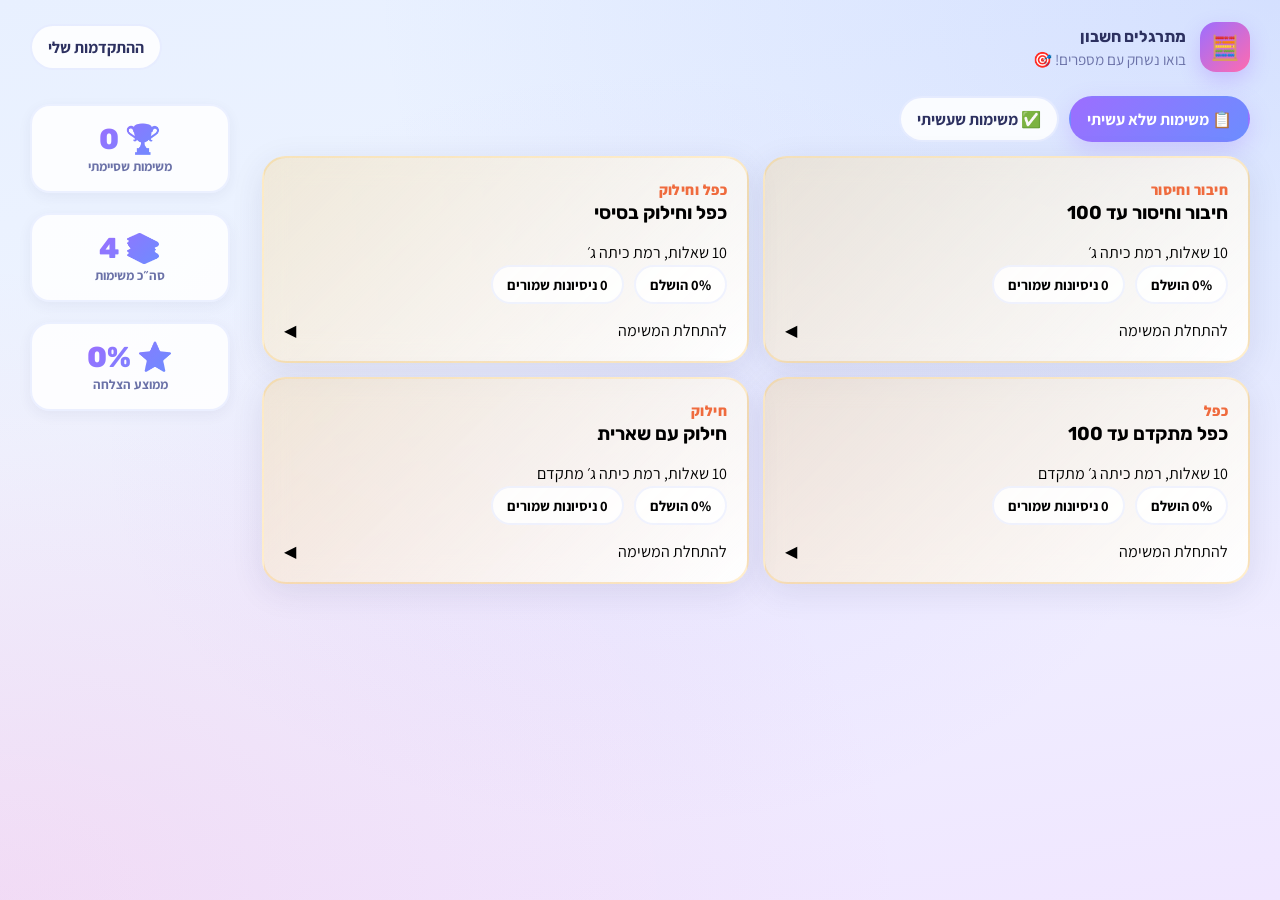
==== docs/index.html @ 85c78d26 "public -> docs" ====
<!DOCTYPE html>
<html lang="he" dir="rtl">
<head>
  <meta charset="UTF-8">
  <meta name="viewport" content="width=device-width, initial-scale=1.0">
  <title>מתרגלים חשבון</title>
  <meta name="description" content="אתר תרגול חשבון מקומי בעברית מלאה עם RTL תקין, משימות, סטטיסטיקות ומעקב התקדמות.">
  <link rel="preconnect" href="https://fonts.googleapis.com">
  <link rel="preconnect" href="https://fonts.gstatic.com" crossorigin>
  <link href="https://fonts.googleapis.com/css2?family=Assistant:wght@400;600;700;800&family=Rubik:wght@500;700;800&display=swap" rel="stylesheet">
  <link rel="stylesheet" href="styles.css">
</head>
<body>
  <div class="app-shell">
    <header class="site-header">
      <button class="brand-button" id="homeShortcut" type="button">
        <span class="brand-mark">🧮</span>
        <span>
          <strong>מתרגלים חשבון</strong>
          <small>בואו נשחק עם מספרים! 🎯</small>
        </span>
      </button>

      <nav class="header-actions" aria-label="ניווט ראשי">
        <button type="button" class="ghost-button" id="progressShortcut">ההתקדמות שלי</button>
      </nav>
    </header>

    <main id="app" aria-live="polite"></main>
  </div>

  <script src="quiz-data.js"></script>
  <script src="app.js"></script>
</body>
</html>
---- docs/styles.css ----
:root {
  --bg: #eef4ff;
  --surface: rgba(255, 255, 255, 0.92);
  --surface-strong: #ffffff;
  --text: #2d3160;
  --muted: #6b72a8;
  --line: rgba(45, 49, 96, 0.1);
  --orange: #ff8d4d;
  --orange-deep: #ef6b3e;
  --gold: #ffc857;
  --sky: #6c8dff;
  --teal: #2fb59f;
  --red: #ef6b6b;
  --green: #32b56a;
  --purple: #9c6eff;
  --pink: #ff6baf;
  --shadow: 0 8px 32px rgba(45, 49, 96, 0.10);
  --shadow-lg: 0 18px 48px rgba(45, 49, 96, 0.14);
  --radius-xl: 28px;
  --radius-lg: 22px;
  --radius-md: 16px;
}

@keyframes pop-in {
  from { transform: scale(0.92); opacity: 0; }
  to { transform: scale(1); opacity: 1; }
}

@keyframes wiggle {
  0%, 100% { transform: rotate(0deg); }
  25% { transform: rotate(-3deg); }
  75% { transform: rotate(3deg); }
}

@keyframes float {
  0%, 100% { transform: translateY(0); }
  50% { transform: translateY(-6px); }
}

@keyframes confetti-pop {
  0% { transform: scale(0.5); opacity: 0; }
  60% { transform: scale(1.15); }
  100% { transform: scale(1); opacity: 1; }
}

* {
  box-sizing: border-box;
}

html {
  scroll-behavior: smooth;
}

body {
  margin: 0;
  min-height: 100vh;
  font-family: "Assistant", "Segoe UI", sans-serif;
  color: var(--text);
  background:
    radial-gradient(ellipse at top right, rgba(108, 141, 255, 0.18), transparent 50%),
    radial-gradient(ellipse at bottom left, rgba(255, 107, 175, 0.12), transparent 50%),
    radial-gradient(ellipse at center, rgba(156, 110, 255, 0.08), transparent 60%),
    linear-gradient(170deg, #e8f0ff 0%, var(--bg) 40%, #f0e6ff 100%);
  background-attachment: fixed;
}

button,
input {
  font: inherit;
}

button {
  cursor: pointer;
}

.app-shell {
  width: min(1220px, calc(100% - 28px));
  margin-inline: auto;
  padding: 22px 0 38px;
}

.site-header {
  display: flex;
  align-items: center;
  justify-content: space-between;
  gap: 18px;
  margin-bottom: 24px;
}

.brand-button {
  display: inline-flex;
  align-items: center;
  gap: 14px;
  border: 0;
  padding: 0;
  color: inherit;
  background: transparent;
  text-align: right;
}

.brand-button strong,
.hero-title,
.section-title,
.panel-title,
.question-title,
.summary-score {
  font-family: "Rubik", sans-serif;
}

.brand-button small {
  display: block;
  margin-top: 2px;
  color: var(--muted);
  font-size: 0.95rem;
}

.brand-mark {
  display: grid;
  place-items: center;
  width: 50px;
  height: 50px;
  border-radius: 16px;
  color: #fff;
  font-size: 1.5rem;
  font-weight: 800;
  background: linear-gradient(135deg, var(--purple), var(--pink));
  box-shadow: 0 8px 20px rgba(156, 110, 255, 0.3);
  animation: float 3s ease-in-out infinite;
}

.header-actions {
  display: flex;
  flex-wrap: wrap;
  gap: 10px;
}

.ghost-button,
.primary-button,
.secondary-button,
.danger-button,
.tab-button,
.question-jump,
.task-card,
.resume-card {
  transition: transform 0.18s ease, box-shadow 0.18s ease, border-color 0.18s ease;
}

.ghost-button,
.secondary-button,
.tab-button,
.question-jump {
  min-height: 46px;
  padding: 10px 16px;
  border-radius: 999px;
  border: 2px solid rgba(108, 141, 255, 0.15);
  color: var(--text);
  background: rgba(255, 255, 255, 0.85);
  font-weight: 700;
}

.primary-button,
.danger-button {
  min-height: 50px;
  padding: 12px 22px;
  border: 0;
  border-radius: 999px;
  color: #fff;
  font-weight: 800;
  font-size: 1.05rem;
  letter-spacing: 0.01em;
}

.primary-button {
  background: linear-gradient(135deg, #6c8dff, var(--purple));
  box-shadow: 0 8px 24px rgba(108, 141, 255, 0.35);
}

.secondary-button {
  min-height: 50px;
  padding: 12px 22px;
  border-radius: 999px;
  font-weight: 700;
}

.danger-button {
  background: linear-gradient(135deg, #f05b5b, #d74141);
  box-shadow: 0 8px 22px rgba(215, 65, 65, 0.22);
}

.ghost-button:hover,
.primary-button:hover,
.secondary-button:hover,
.danger-button:hover,
.tab-button:hover,
.question-jump:hover,
.task-card:hover,
.resume-card:hover {
  transform: translateY(-3px) scale(1.02);
}

.primary-button:hover {
  box-shadow: 0 12px 30px rgba(108, 141, 255, 0.45);
}

.primary-button:active,
.secondary-button:active,
.ghost-button:active,
.task-card:active {
  transform: translateY(0) scale(0.98);
}

.view {
  display: none;
}

.view.active {
  display: block;
}

.hero-grid,
.home-grid,
.task-layout,
.summary-layout,
.settings-layout {
  display: grid;
  gap: 18px;
}

.hero-grid,
.summary-layout,
.settings-layout {
  grid-template-columns: 1.1fr 0.9fr;
}

.home-grid {
  grid-template-columns: 1.05fr 0.95fr;
  margin-top: 18px;
}

.home-layout {
  display: grid;
  grid-template-columns: 1fr 200px;
  gap: 32px;
  align-items: start;
}

.home-main {
  min-width: 0;
}

.home-sidebar {
  display: flex;
  flex-direction: column;
  gap: 20px;
  padding-top: 8px;
}

.sidebar-stat {
  display: flex;
  flex-direction: column;
  align-items: center;
  text-align: center;
  padding: 16px 12px;
  border-radius: 20px;
  background: rgba(255, 255, 255, 0.85);
  border: 2px solid rgba(108, 141, 255, 0.12);
  box-shadow: 0 4px 14px rgba(45, 49, 96, 0.06);
}

.sidebar-stat-value {
  font-size: 1.8rem;
  font-weight: 800;
  font-family: "Rubik", sans-serif;
  background: linear-gradient(135deg, var(--purple), var(--sky));
  -webkit-background-clip: text;
  -webkit-text-fill-color: transparent;
  background-clip: text;
}

.sidebar-stat-label {
  font-size: 0.82rem;
  font-weight: 700;
  color: var(--muted);
  margin-top: 2px;
}

.resume-banner {
  display: flex;
  align-items: center;
  justify-content: space-between;
  width: 100%;
  padding: 16px 22px;
  margin-bottom: 18px;
  border-radius: 18px;
  border: 2px dashed rgba(108, 141, 255, 0.35);
  background: linear-gradient(135deg, rgba(108, 141, 255, 0.08), rgba(156, 110, 255, 0.06));
  cursor: pointer;
  font: inherit;
  text-align: start;
  animation: pop-in 0.4s ease;
}

.resume-banner:hover {
  border-style: solid;
  border-color: var(--sky);
  background: linear-gradient(135deg, rgba(108, 141, 255, 0.12), rgba(156, 110, 255, 0.08));
  transform: translateY(-2px);
}

.resume-banner-text {
  display: flex;
  flex-direction: column;
  gap: 4px;
}

.resume-banner-text strong {
  font-size: 1rem;
  color: var(--ink);
}

.resume-banner-text span {
  font-size: 0.85rem;
  color: var(--muted);
}

.resume-banner-action {
  font-weight: 700;
  color: var(--sky);
  white-space: nowrap;
}

.panel,
.hero-panel,
.task-card,
.resume-card,
.question-panel,
.question-sidebar,
.result-card,
.settings-card,
.stats-card {
  background: var(--surface);
  border: 2px solid rgba(108, 141, 255, 0.1);
  box-shadow: var(--shadow);
  backdrop-filter: blur(12px);
}

.hero-panel,
.panel,
.question-panel,
.question-sidebar,
.result-card,
.settings-card,
.stats-card {
  border-radius: var(--radius-xl);
}

.hero-panel,
.panel,
.question-panel,
.question-sidebar,
.result-card,
.settings-card,
.stats-card {
  padding: 24px;
}

.hero-copy {
  padding: 16px 0;
}

.eyebrow {
  margin: 0 0 10px;
  color: var(--orange-deep);
  font-size: 0.92rem;
  font-weight: 800;
  letter-spacing: 0.03em;
}

.hero-title {
  margin: 0;
  font-size: clamp(2.3rem, 6vw, 4.5rem);
  line-height: 1.05;
}

.hero-text,
.panel-copy,
.meta-copy,
.feedback-text,
.status-note,
.stat-label,
.empty-state {
  color: var(--muted);
}

.hero-text,
.panel-copy,
.feedback-text {
  font-size: 1.08rem;
  line-height: 1.7;
}

.hero-actions,
.result-actions,
.settings-actions,
.question-actions,
.top-row {
  display: flex;
  flex-wrap: wrap;
  gap: 12px;
}

.question-actions {
  margin-top: 24px;
}

.hero-badges,
.task-meta,
.summary-pills {
  display: flex;
  flex-wrap: wrap;
  gap: 10px;
}

.hero-badge,
.meta-pill,
.summary-pill {
  display: inline-flex;
  align-items: center;
  min-height: 38px;
  padding: 8px 14px;
  border-radius: 999px;
  background: rgba(255, 255, 255, 0.85);
  border: 2px solid rgba(108, 141, 255, 0.1);
  font-weight: 700;
  font-size: 0.9rem;
}

.board-stack {
  display: grid;
  gap: 14px;
}

.hero-board-primary,
.hero-board-secondary {
  border-radius: 26px;
  padding: 18px;
  background: #fff;
  border: 1px solid var(--line);
}

.hero-board-primary {
  background: linear-gradient(180deg, rgba(255, 200, 87, 0.24), #fffefb);
}

.board-progress {
  height: 12px;
  overflow: hidden;
  border-radius: 999px;
  background: rgba(29, 36, 64, 0.08);
}

.board-progress span,
.mini-progress span,
.attempt-progress span {
  display: block;
  height: 100%;
  border-radius: inherit;
  background: linear-gradient(90deg, var(--purple), var(--sky), var(--teal));
}

.summary-grid,
.stats-grid,
.tasks-grid,
.results-grid,
.settings-grid {
  display: grid;
  gap: 14px;
}

.summary-grid,
.stats-grid,
.results-grid,
.settings-grid {
  grid-template-columns: repeat(3, minmax(0, 1fr));
}

.tasks-grid {
  grid-template-columns: repeat(2, minmax(0, 1fr));
}

.stats-card strong,
.result-number,
.summary-score {
  display: block;
  font-size: 2rem;
}

.tabs-row {
  display: flex;
  gap: 10px;
  flex-wrap: wrap;
  margin-bottom: 14px;
}

.tab-button.active {
  color: #fff;
  border-color: transparent;
  background: linear-gradient(135deg, var(--purple), var(--sky));
  box-shadow: 0 8px 22px rgba(156, 110, 255, 0.25);
}

.task-card,
.resume-card {
  border: 0;
  padding: 20px;
  border-radius: 24px;
  text-align: right;
  animation: pop-in 0.3s ease;
}

.task-card.pending {
  background: linear-gradient(135deg, rgba(255, 200, 87, 0.22), rgba(255, 255, 255, 0.96));
  border: 2px solid rgba(255, 200, 87, 0.3);
}

.task-card.done {
  background: linear-gradient(135deg, rgba(50, 181, 106, 0.15), rgba(255, 255, 255, 0.96));
  border: 2px solid rgba(50, 181, 106, 0.2);
}

.resume-card {
  background: linear-gradient(135deg, rgba(156, 110, 255, 0.12), rgba(255, 255, 255, 0.96));
  border: 2px solid rgba(156, 110, 255, 0.18);
}

.task-card h3,
.resume-card h3,
.section-title,
.panel-title,
.question-title {
  margin: 0;
  font-family: "Rubik", sans-serif;
}

.task-card p,
.resume-card p,
.settings-card p,
.result-card p,
.question-panel p {
  margin-bottom: 0;
  line-height: 1.6;
}

.task-card footer,
.resume-card footer,
.result-card footer {
  display: flex;
  justify-content: space-between;
  align-items: center;
  gap: 12px;
  margin-top: 16px;
}

.mini-progress,
.attempt-progress {
  height: 10px;
  overflow: hidden;
  border-radius: 999px;
  background: rgba(29, 36, 64, 0.08);
}

.section-title {
  font-size: 1.45rem;
  margin-bottom: 12px;
}

.task-layout {
  grid-template-columns: 180px minmax(0, 1fr);
  align-items: start;
}

.question-sidebar {
  position: sticky;
  top: 18px;
}

.question-list {
  display: grid;
  gap: 10px;
}

.question-jump {
  display: inline-flex;
  align-items: center;
  justify-content: center;
  width: 100%;
  min-height: 48px;
  font-weight: 800;
}

.question-jump.current {
  color: #fff;
  background: linear-gradient(135deg, var(--purple), var(--sky));
  border-color: transparent;
  animation: pop-in 0.3s ease;
}

.question-jump.correct {
  color: #fff;
  background: linear-gradient(135deg, var(--green), var(--teal));
  border-color: transparent;
}

.question-jump.wrong,
.feedback-box.wrong {
  color: #7a2430;
  background: rgba(239, 107, 107, 0.16);
  border-color: rgba(239, 107, 107, 0.28);
}

.question-jump.answered {
  color: #7b5600;
  background: rgba(255, 200, 87, 0.24);
  border-color: rgba(255, 200, 87, 0.3);
}

.question-jump.locked {
  color: #fff;
  background: linear-gradient(135deg, #ac6ef7, #7a6cff);
  border-color: transparent;
}

.question-topline,
.result-header {
  display: flex;
  justify-content: space-between;
  gap: 16px;
  align-items: start;
  flex-wrap: wrap;
}

.question-counter {
  min-height: 40px;
  padding: 8px 14px;
  border-radius: 999px;
  background: linear-gradient(135deg, rgba(255, 200, 87, 0.3), rgba(255, 107, 175, 0.15));
  font-weight: 800;
  border: 2px solid rgba(255, 200, 87, 0.3);
}

.question-body {
  margin-top: 18px;
}

.question-text {
  margin: 0 0 32px;
  font-size: clamp(1.4rem, 3vw, 2rem);
  line-height: 1.8;
}

.question-flow {
  display: inline-flex;
  flex-wrap: wrap;
  align-items: baseline;
  gap: 0.3em;
}

.question-segment {
  unicode-bidi: isolate;
}

.question-segment-math,
.answer-list {
  direction: ltr;
  unicode-bidi: isolate;
}

.question-placeholder-preview {
  display: inline-block;
  min-width: 3ch;
  direction: ltr;
  unicode-bidi: isolate;
}

.inline-answer {
  display: inline-flex;
  align-items: center;
  justify-content: center;
  width: 90px;
  min-width: 90px;
  margin-inline: 6px;
  padding: 10px 12px;
  border-radius: 16px;
  border: 3px solid rgba(156, 110, 255, 0.25);
  direction: ltr;
  unicode-bidi: isolate;
  text-align: center;
  background: #fff;
  font-size: 1.1rem;
  font-weight: 700;
}

.inline-answer:focus {
  outline: none;
  border-color: var(--purple);
  box-shadow: 0 0 0 5px rgba(156, 110, 255, 0.15);
  animation: pop-in 0.2s ease;
}

.inline-answer-correct {
  border-color: #32b56a;
  background: rgba(50, 181, 106, 0.12);
  color: #155a34;
  animation: confetti-pop 0.4s ease;
}

.inline-answer-locked {
  border-color: #e74c3c;
  background: rgba(231, 76, 60, 0.08);
  color: #8b1a1a;
}

.answer-inline-wrapper {
  display: inline;
}

.feedback-box {
  margin-top: 18px;
  padding: 18px;
  border-radius: 20px;
  border: 2px solid rgba(108, 141, 255, 0.12);
  background: rgba(255, 255, 255, 0.88);
  animation: pop-in 0.3s ease;
}

.feedback-box.correct {
  color: #155a34;
  background: linear-gradient(135deg, rgba(50, 181, 106, 0.14), rgba(50, 181, 106, 0.06));
  border-color: rgba(50, 181, 106, 0.3);
}

.feedback-box.locked {
  color: #44315f;
  background: linear-gradient(135deg, rgba(156, 110, 255, 0.12), rgba(122, 108, 255, 0.06));
  border-color: rgba(156, 110, 255, 0.25);
}

.correct-answer-row {
  margin-top: 10px;
  font-weight: 700;
}

.summary-card {
  padding: 24px;
  border-radius: 26px;
  background: linear-gradient(135deg, rgba(156, 110, 255, 0.12), rgba(108, 141, 255, 0.08), rgba(255, 200, 87, 0.1));
  border: 2px solid rgba(156, 110, 255, 0.15);
  box-shadow: var(--shadow-lg);
  animation: pop-in 0.4s ease;
}

.summary-score {
  font-size: clamp(2.3rem, 4vw, 3.6rem);
}

.results-list {
  display: grid;
  gap: 12px;
  margin-top: 14px;
}

.result-card {
  padding: 18px;
}

.teacher-note {
  padding: 18px;
  border-radius: 22px;
  background: linear-gradient(180deg, rgba(47, 181, 159, 0.16), rgba(255, 255, 255, 0.94));
  border: 1px solid rgba(47, 181, 159, 0.18);
}

.settings-note {
  padding: 14px 16px;
  border-radius: 18px;
  background: rgba(255, 200, 87, 0.18);
  color: #7b5600;
}

.empty-state {
  padding: 24px;
  border-radius: 22px;
  text-align: center;
  background: rgba(255, 255, 255, 0.6);
  border: 1px dashed rgba(29, 36, 64, 0.12);
}

.hidden {
  display: none !important;
}

@media (max-width: 1020px) {
  .hero-grid,
  .home-grid,
  .home-layout,
  .summary-layout,
  .settings-layout,
  .tasks-grid,
  .summary-grid,
  .stats-grid,
  .results-grid,
  .settings-grid {
    grid-template-columns: 1fr;
  }

  .home-sidebar {
    flex-direction: row;
    justify-content: center;
    gap: 32px;
  }

  .task-layout {
    grid-template-columns: 1fr;
  }

  .question-sidebar {
    position: static;
  }

  .question-list {
    grid-template-columns: repeat(5, minmax(0, 1fr));
  }
}

@media (max-width: 720px) {
  .app-shell {
    width: min(100% - 18px, 1220px);
    padding-top: 16px;
  }

  .site-header,
  .question-topline,
  .result-header,
  .task-card footer,
  .resume-card footer,
  .result-card footer {
    flex-direction: column;
    align-items: stretch;
  }

  .question-list {
    grid-template-columns: repeat(4, minmax(0, 1fr));
  }

  .inline-answer {
    width: 72px;
    min-width: 72px;
    margin-inline: 4px;
  }

  .hero-title {
    font-size: clamp(2rem, 10vw, 3.4rem);
  }
}
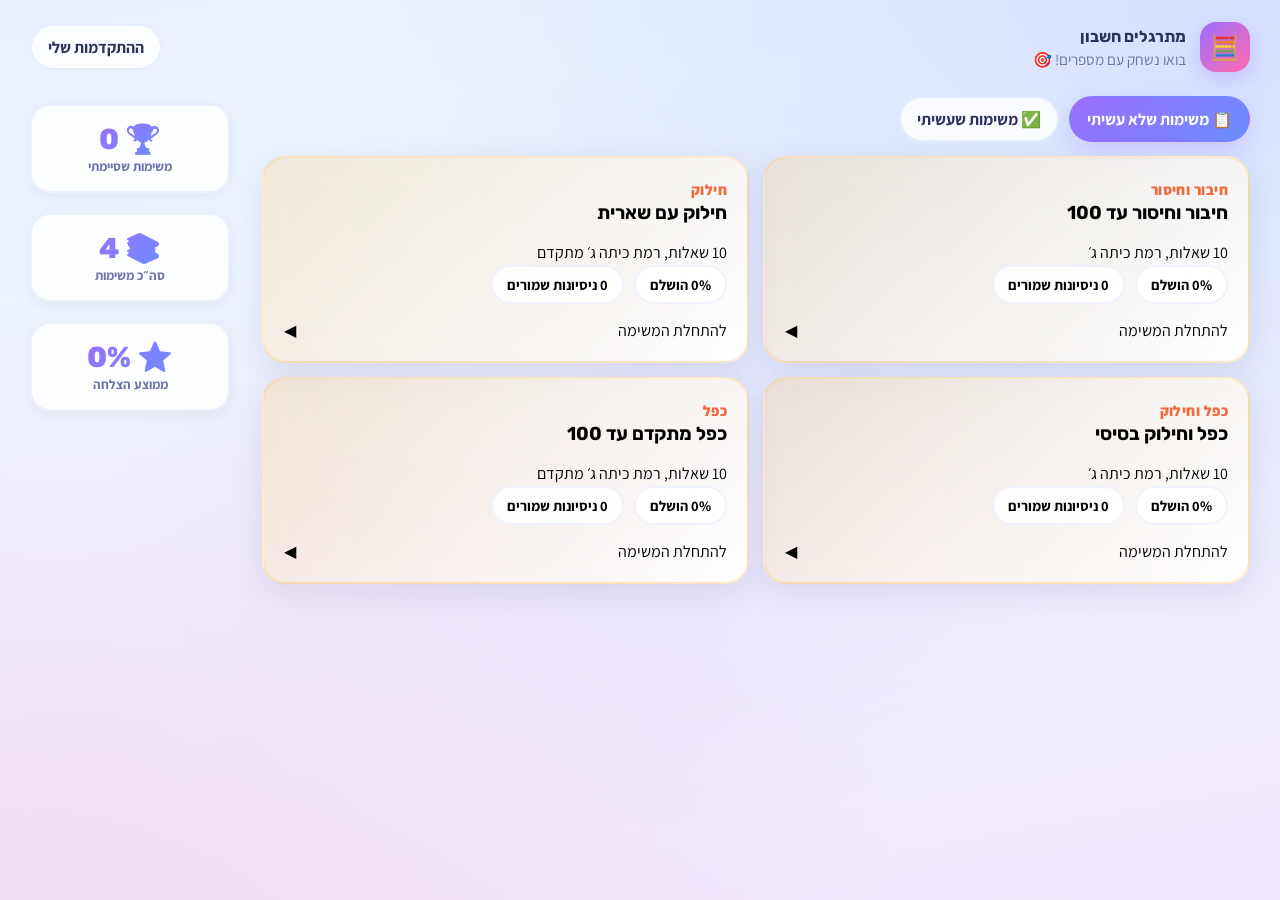
==== commit b01eaf7f: "v3" ====
--- a/docs/index.html
+++ b/docs/index.html
@@ -29,7 +29,6 @@
     <main id="app" aria-live="polite"></main>
   </div>
 
-  <script src="quiz-data.js"></script>
   <script src="app.js"></script>
 </body>
 </html>
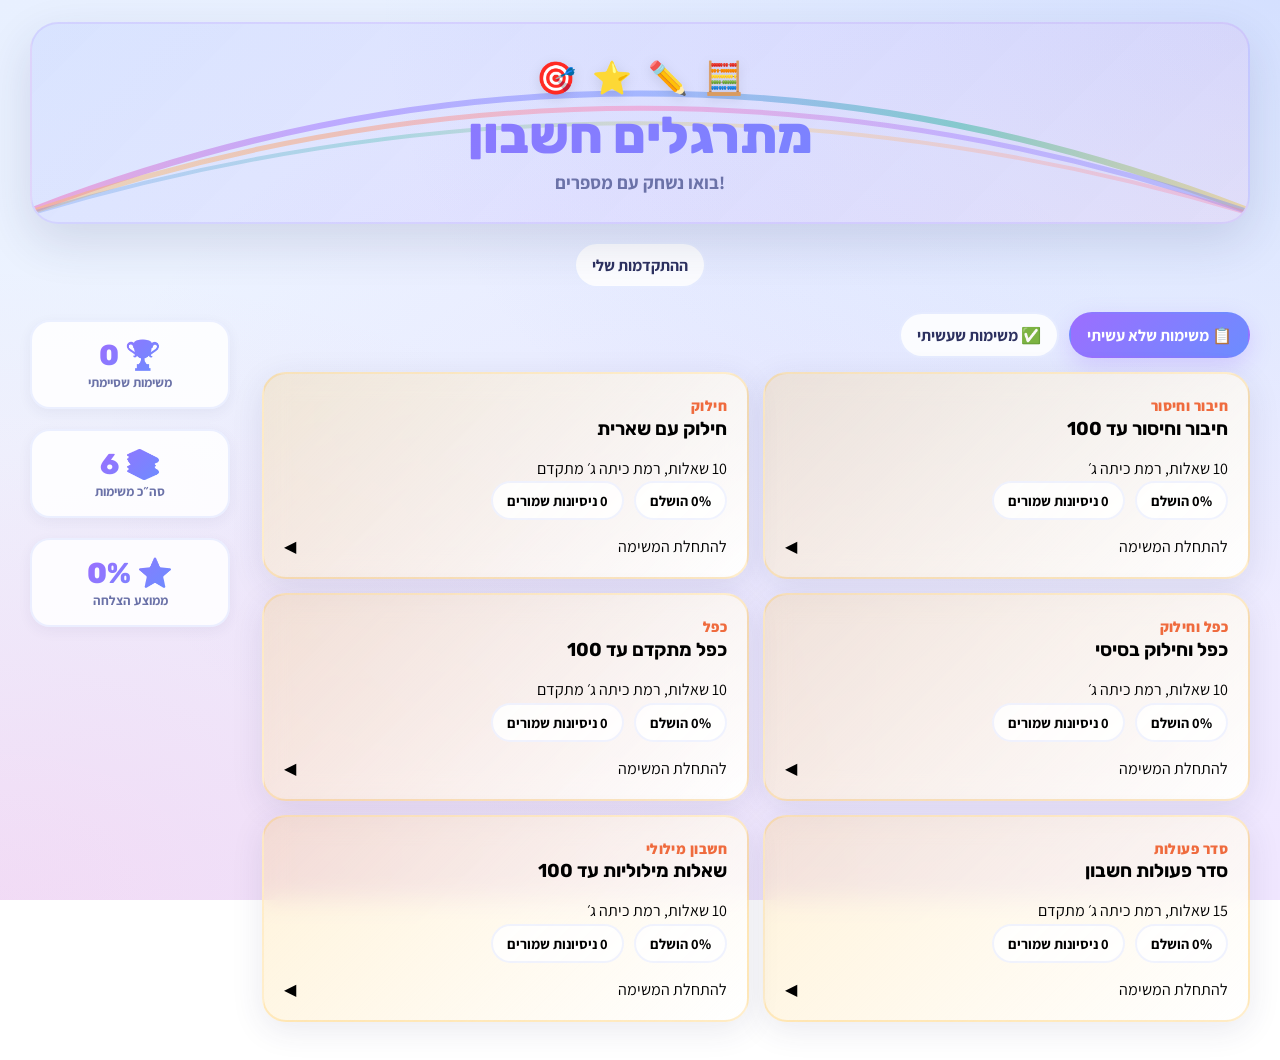
==== commit 875f7de7: "ה5" ====
--- a/docs/index.html
+++ b/docs/index.html
@@ -13,13 +13,45 @@
 <body>
   <div class="app-shell">
     <header class="site-header">
-      <button class="brand-button" id="homeShortcut" type="button">
-        <span class="brand-mark">🧮</span>
-        <span>
-          <strong>מתרגלים חשבון</strong>
-          <small>בואו נשחק עם מספרים! 🎯</small>
-        </span>
-      </button>
+      <div class="header-banner" id="homeShortcut" role="button" tabindex="0">
+        <svg class="header-rainbow" viewBox="0 0 800 200" preserveAspectRatio="none" aria-hidden="true">
+          <defs>
+            <linearGradient id="rainbow1" x1="0%" y1="0%" x2="100%" y2="0%">
+              <stop offset="0%" stop-color="#ff6baf"/>
+              <stop offset="25%" stop-color="#9c6eff"/>
+              <stop offset="50%" stop-color="#6c8dff"/>
+              <stop offset="75%" stop-color="#2fb59f"/>
+              <stop offset="100%" stop-color="#ffc857"/>
+            </linearGradient>
+            <linearGradient id="rainbow2" x1="0%" y1="0%" x2="100%" y2="0%">
+              <stop offset="0%" stop-color="#ffc857"/>
+              <stop offset="25%" stop-color="#ff8d4d"/>
+              <stop offset="50%" stop-color="#ff6baf"/>
+              <stop offset="75%" stop-color="#9c6eff"/>
+              <stop offset="100%" stop-color="#6c8dff"/>
+            </linearGradient>
+            <linearGradient id="rainbow3" x1="0%" y1="0%" x2="100%" y2="0%">
+              <stop offset="0%" stop-color="#6c8dff"/>
+              <stop offset="30%" stop-color="#2fb59f"/>
+              <stop offset="60%" stop-color="#ffc857"/>
+              <stop offset="100%" stop-color="#ff6baf"/>
+            </linearGradient>
+          </defs>
+          <path d="M -20 200 Q 400 -60 820 200" fill="none" stroke="url(#rainbow1)" stroke-width="6" opacity="0.5" class="rainbow-arc rainbow-arc-1"/>
+          <path d="M -20 200 Q 400 -30 820 200" fill="none" stroke="url(#rainbow2)" stroke-width="5" opacity="0.4" class="rainbow-arc rainbow-arc-2"/>
+          <path d="M -20 200 Q 400 0 820 200" fill="none" stroke="url(#rainbow3)" stroke-width="4" opacity="0.3" class="rainbow-arc rainbow-arc-3"/>
+        </svg>
+        <div class="header-content">
+          <div class="header-icons">
+            <span class="header-icon header-icon-1">🧮</span>
+            <span class="header-icon header-icon-2">✏️</span>
+            <span class="header-icon header-icon-3">⭐</span>
+            <span class="header-icon header-icon-4">🎯</span>
+          </div>
+          <h1 class="header-title">מתרגלים חשבון</h1>
+          <p class="header-subtitle">!בואו נשחק עם מספרים</p>
+        </div>
+      </div>
 
       <nav class="header-actions" aria-label="ניווט ראשי">
         <button type="button" class="ghost-button" id="progressShortcut">ההתקדמות שלי</button>
--- a/docs/styles.css
+++ b/docs/styles.css
@@ -37,10 +37,47 @@
   50% { transform: translateY(-6px); }
 }
 
+@keyframes float-slow {
+  0%, 100% { transform: translateY(0) rotate(0deg); }
+  50% { transform: translateY(-10px) rotate(5deg); }
+}
+
+@keyframes float-delayed {
+  0%, 100% { transform: translateY(0) rotate(0deg); }
+  50% { transform: translateY(-8px) rotate(-5deg); }
+}
+
 @keyframes confetti-pop {
   0% { transform: scale(0.5); opacity: 0; }
   60% { transform: scale(1.15); }
   100% { transform: scale(1); opacity: 1; }
+}
+
+@keyframes shimmer {
+  0% { background-position: -200% center; }
+  100% { background-position: 200% center; }
+}
+
+@keyframes slide-up {
+  from { transform: translateY(20px); opacity: 0; }
+  to { transform: translateY(0); opacity: 1; }
+}
+
+@keyframes pulse-glow {
+  0%, 100% { box-shadow: 0 0 0 0 rgba(156, 110, 255, 0); }
+  50% { box-shadow: 0 0 20px 4px rgba(156, 110, 255, 0.15); }
+}
+
+@keyframes rainbow-draw {
+  from { stroke-dashoffset: 1200; }
+  to { stroke-dashoffset: 0; }
+}
+
+@keyframes bounce-in {
+  0% { transform: scale(0) rotate(-10deg); opacity: 0; }
+  50% { transform: scale(1.2) rotate(3deg); }
+  70% { transform: scale(0.95) rotate(-1deg); }
+  100% { transform: scale(1) rotate(0deg); opacity: 1; }
 }
 
 * {
@@ -81,57 +118,103 @@
 
 .site-header {
   display: flex;
-  align-items: center;
-  justify-content: space-between;
+  flex-direction: column;
   gap: 18px;
   margin-bottom: 24px;
 }
 
-.brand-button {
-  display: inline-flex;
-  align-items: center;
-  gap: 14px;
-  border: 0;
-  padding: 0;
-  color: inherit;
-  background: transparent;
-  text-align: right;
-}
-
-.brand-button strong,
-.hero-title,
+.header-banner {
+  position: relative;
+  overflow: hidden;
+  padding: 32px 36px 28px;
+  border-radius: var(--radius-xl);
+  background: linear-gradient(135deg, rgba(108, 141, 255, 0.12), rgba(156, 110, 255, 0.1), rgba(255, 107, 175, 0.08));
+  border: 2px solid rgba(156, 110, 255, 0.15);
+  box-shadow: var(--shadow-lg);
+  cursor: pointer;
+  transition: transform 0.25s ease, box-shadow 0.25s ease;
+}
+
+.header-banner:hover {
+  transform: translateY(-3px);
+  box-shadow: 0 22px 52px rgba(45, 49, 96, 0.18);
+}
+
+.header-rainbow {
+  position: absolute;
+  inset: 0;
+  width: 100%;
+  height: 100%;
+  pointer-events: none;
+}
+
+.rainbow-arc {
+  stroke-dasharray: 1200;
+  animation: rainbow-draw 2s ease forwards;
+}
+
+.rainbow-arc-1 { animation-delay: 0s; }
+.rainbow-arc-2 { animation-delay: 0.3s; stroke-dashoffset: 1200; animation: rainbow-draw 2s ease 0.3s forwards; }
+.rainbow-arc-3 { animation-delay: 0.6s; stroke-dashoffset: 1200; animation: rainbow-draw 2s ease 0.6s forwards; }
+
+.header-content {
+  position: relative;
+  text-align: center;
+}
+
+.header-icons {
+  display: flex;
+  justify-content: center;
+  gap: 16px;
+  margin-bottom: 10px;
+}
+
+.header-icon {
+  display: inline-block;
+  font-size: 2rem;
+  filter: drop-shadow(0 3px 6px rgba(0, 0, 0, 0.1));
+}
+
+.header-icon-1 { animation: bounce-in 0.6s ease 0.2s both, float-slow 4s ease-in-out 1s infinite; }
+.header-icon-2 { animation: bounce-in 0.6s ease 0.35s both, float-delayed 3.5s ease-in-out 1.2s infinite; }
+.header-icon-3 { animation: bounce-in 0.6s ease 0.5s both, float-slow 3s ease-in-out 1.4s infinite; }
+.header-icon-4 { animation: bounce-in 0.6s ease 0.65s both, float-delayed 4.5s ease-in-out 1.6s infinite; }
+
+.header-title {
+  margin: 0;
+  font-family: "Rubik", sans-serif;
+  font-size: clamp(2.2rem, 5vw, 3.2rem);
+  font-weight: 800;
+  line-height: 1.1;
+  background: linear-gradient(135deg, var(--purple), var(--sky), var(--pink));
+  background-size: 200% auto;
+  -webkit-background-clip: text;
+  -webkit-text-fill-color: transparent;
+  background-clip: text;
+  animation: shimmer 4s linear infinite;
+}
+
+.header-subtitle {
+  margin: 6px 0 0;
+  font-size: 1.15rem;
+  font-weight: 700;
+  color: var(--muted);
+  animation: slide-up 0.5s ease 0.4s both;
+}
+
+.header-actions {
+  display: flex;
+  flex-wrap: wrap;
+  justify-content: center;
+  gap: 10px;
+}
+
+.header-title,
 .section-title,
 .panel-title,
 .question-title,
 .summary-score {
   font-family: "Rubik", sans-serif;
-}
-
-.brand-button small {
-  display: block;
-  margin-top: 2px;
-  color: var(--muted);
-  font-size: 0.95rem;
-}
-
-.brand-mark {
-  display: grid;
-  place-items: center;
-  width: 50px;
-  height: 50px;
-  border-radius: 16px;
-  color: #fff;
-  font-size: 1.5rem;
-  font-weight: 800;
-  background: linear-gradient(135deg, var(--purple), var(--pink));
-  box-shadow: 0 8px 20px rgba(156, 110, 255, 0.3);
-  animation: float 3s ease-in-out infinite;
-}
-
-.header-actions {
-  display: flex;
-  flex-wrap: wrap;
-  gap: 10px;
 }
 
 .ghost-button,
@@ -265,6 +348,16 @@
   background: rgba(255, 255, 255, 0.85);
   border: 2px solid rgba(108, 141, 255, 0.12);
   box-shadow: 0 4px 14px rgba(45, 49, 96, 0.06);
+  animation: slide-up 0.4s ease both;
+  transition: transform 0.2s ease;
+}
+
+.sidebar-stat:nth-child(1) { animation-delay: 0.15s; }
+.sidebar-stat:nth-child(2) { animation-delay: 0.25s; }
+.sidebar-stat:nth-child(3) { animation-delay: 0.35s; }
+
+.sidebar-stat:hover {
+  transform: scale(1.05);
 }
 
 .sidebar-stat-value {
@@ -507,6 +600,7 @@
   border-color: transparent;
   background: linear-gradient(135deg, var(--purple), var(--sky));
   box-shadow: 0 8px 22px rgba(156, 110, 255, 0.25);
+  animation: pulse-glow 2.5s ease-in-out infinite;
 }
 
 .task-card,
@@ -515,8 +609,15 @@
   padding: 20px;
   border-radius: 24px;
   text-align: right;
-  animation: pop-in 0.3s ease;
-}
+  animation: slide-up 0.4s ease both;
+}
+
+.task-card:nth-child(1) { animation-delay: 0.05s; }
+.task-card:nth-child(2) { animation-delay: 0.1s; }
+.task-card:nth-child(3) { animation-delay: 0.15s; }
+.task-card:nth-child(4) { animation-delay: 0.2s; }
+.task-card:nth-child(5) { animation-delay: 0.25s; }
+.task-card:nth-child(6) { animation-delay: 0.3s; }
 
 .task-card.pending {
   background: linear-gradient(135deg, rgba(255, 200, 87, 0.22), rgba(255, 255, 255, 0.96));
@@ -609,6 +710,7 @@
   color: #fff;
   background: linear-gradient(135deg, var(--green), var(--teal));
   border-color: transparent;
+  animation: confetti-pop 0.4s ease;
 }
 
 .question-jump.wrong,
@@ -761,6 +863,12 @@
 
 .summary-score {
   font-size: clamp(2.3rem, 4vw, 3.6rem);
+  background: linear-gradient(135deg, var(--purple), var(--sky), var(--teal), var(--purple));
+  background-size: 200% auto;
+  -webkit-background-clip: text;
+  -webkit-text-fill-color: transparent;
+  background-clip: text;
+  animation: shimmer 3s linear infinite;
 }
 
 .results-list {
@@ -838,6 +946,18 @@
     padding-top: 16px;
   }
 
+  .header-banner {
+    padding: 24px 20px 20px;
+  }
+
+  .header-title {
+    font-size: clamp(1.8rem, 8vw, 2.6rem);
+  }
+
+  .header-icon {
+    font-size: 1.5rem;
+  }
+
   .site-header,
   .question-topline,
   .result-header,
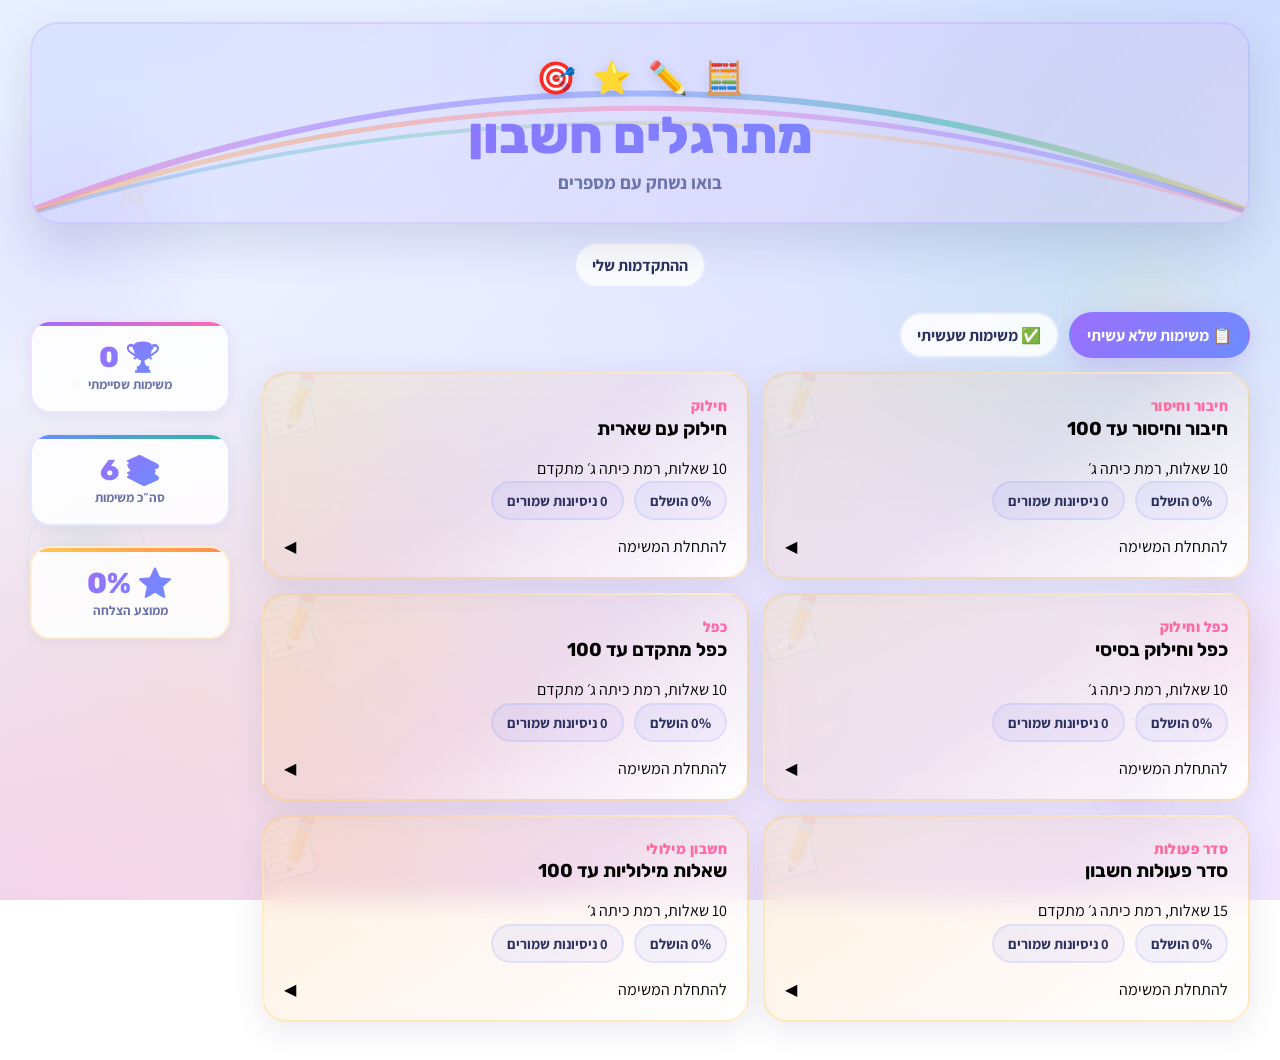
==== commit 5a8c716e: "design" ====
--- a/docs/index.html
+++ b/docs/index.html
@@ -12,6 +12,19 @@
 </head>
 <body>
   <div class="app-shell">
+    <div class="deco deco-circle-1" aria-hidden="true"></div>
+    <div class="deco deco-circle-2" aria-hidden="true"></div>
+    <div class="deco deco-circle-3" aria-hidden="true"></div>
+    <div class="deco deco-dots" aria-hidden="true">
+      <svg width="80" height="80" viewBox="0 0 80 80"><circle cx="10" cy="10" r="4" fill="rgba(156,110,255,0.15)"/><circle cx="40" cy="10" r="3" fill="rgba(108,141,255,0.15)"/><circle cx="70" cy="10" r="4" fill="rgba(255,107,175,0.12)"/><circle cx="10" cy="40" r="3" fill="rgba(255,200,87,0.15)"/><circle cx="40" cy="40" r="4" fill="rgba(47,181,159,0.12)"/><circle cx="70" cy="40" r="3" fill="rgba(156,110,255,0.12)"/><circle cx="10" cy="70" r="4" fill="rgba(108,141,255,0.12)"/><circle cx="40" cy="70" r="3" fill="rgba(255,107,175,0.15)"/><circle cx="70" cy="70" r="4" fill="rgba(255,200,87,0.12)"/></svg>
+    </div>
+    <div class="deco deco-ring" aria-hidden="true">
+      <svg width="100" height="100" viewBox="0 0 100 100"><circle cx="50" cy="50" r="40" fill="none" stroke="rgba(156,110,255,0.1)" stroke-width="3"/><circle cx="50" cy="50" r="25" fill="none" stroke="rgba(108,141,255,0.08)" stroke-width="2"/></svg>
+    </div>
+    <div class="deco deco-star" aria-hidden="true">
+      <svg width="60" height="60" viewBox="0 0 60 60"><polygon points="30,4 36,22 55,22 40,33 46,52 30,40 14,52 20,33 5,22 24,22" fill="rgba(255,200,87,0.12)"/></svg>
+    </div>
+
     <header class="site-header">
       <div class="header-banner" id="homeShortcut" role="button" tabindex="0">
         <svg class="header-rainbow" viewBox="0 0 800 200" preserveAspectRatio="none" aria-hidden="true">
@@ -49,7 +62,7 @@
             <span class="header-icon header-icon-4">🎯</span>
           </div>
           <h1 class="header-title">מתרגלים חשבון</h1>
-          <p class="header-subtitle">!בואו נשחק עם מספרים</p>
+          <p class="header-subtitle">בואו נשחק עם מספרים</p>
         </div>
       </div>
 
--- a/docs/styles.css
+++ b/docs/styles.css
@@ -94,11 +94,14 @@
   font-family: "Assistant", "Segoe UI", sans-serif;
   color: var(--text);
   background:
-    radial-gradient(ellipse at top right, rgba(108, 141, 255, 0.18), transparent 50%),
-    radial-gradient(ellipse at bottom left, rgba(255, 107, 175, 0.12), transparent 50%),
-    radial-gradient(ellipse at center, rgba(156, 110, 255, 0.08), transparent 60%),
+    radial-gradient(ellipse at top right, rgba(108, 141, 255, 0.22), transparent 50%),
+    radial-gradient(ellipse at bottom left, rgba(255, 107, 175, 0.16), transparent 50%),
+    radial-gradient(ellipse at center, rgba(156, 110, 255, 0.10), transparent 60%),
+    radial-gradient(circle at 15% 80%, rgba(255, 200, 87, 0.14), transparent 30%),
+    radial-gradient(circle at 85% 30%, rgba(47, 181, 159, 0.12), transparent 25%),
     linear-gradient(170deg, #e8f0ff 0%, var(--bg) 40%, #f0e6ff 100%);
   background-attachment: fixed;
+  overflow-x: hidden;
 }
 
 button,
@@ -111,9 +114,97 @@
 }
 
 .app-shell {
+  position: relative;
   width: min(1220px, calc(100% - 28px));
   margin-inline: auto;
   padding: 22px 0 38px;
+}
+
+.app-shell::before,
+.app-shell::after {
+  content: "";
+  position: fixed;
+  border-radius: 50%;
+  pointer-events: none;
+  z-index: -1;
+}
+
+.app-shell::before {
+  width: 300px;
+  height: 300px;
+  top: 10%;
+  left: -80px;
+  background: radial-gradient(circle, rgba(156, 110, 255, 0.12), transparent 70%);
+  animation: float-slow 8s ease-in-out infinite;
+}
+
+.app-shell::after {
+  width: 220px;
+  height: 220px;
+  bottom: 15%;
+  right: -60px;
+  background: radial-gradient(circle, rgba(255, 107, 175, 0.12), transparent 70%);
+  animation: float-delayed 7s ease-in-out infinite;
+}
+
+.deco {
+  position: fixed;
+  pointer-events: none;
+  z-index: -1;
+}
+
+.deco-circle-1 {
+  width: 180px;
+  height: 180px;
+  border-radius: 50%;
+  top: 25%;
+  right: 3%;
+  background: radial-gradient(circle, rgba(255, 200, 87, 0.1), transparent 70%);
+  border: 2px solid rgba(255, 200, 87, 0.06);
+  animation: float-slow 10s ease-in-out infinite;
+}
+
+.deco-circle-2 {
+  width: 120px;
+  height: 120px;
+  border-radius: 50%;
+  top: 55%;
+  left: 2%;
+  background: radial-gradient(circle, rgba(47, 181, 159, 0.1), transparent 70%);
+  border: 2px solid rgba(47, 181, 159, 0.06);
+  animation: float-delayed 9s ease-in-out infinite;
+}
+
+.deco-circle-3 {
+  width: 90px;
+  height: 90px;
+  border-radius: 50%;
+  bottom: 8%;
+  right: 8%;
+  background: radial-gradient(circle, rgba(156, 110, 255, 0.08), transparent 70%);
+  border: 2px solid rgba(156, 110, 255, 0.05);
+  animation: float-slow 7s ease-in-out 1s infinite;
+}
+
+.deco-dots {
+  top: 35%;
+  left: 5%;
+  opacity: 0.7;
+  animation: float-slow 12s ease-in-out infinite;
+}
+
+.deco-ring {
+  bottom: 20%;
+  right: 4%;
+  opacity: 0.6;
+  animation: float-delayed 11s ease-in-out infinite;
+}
+
+.deco-star {
+  top: 18%;
+  left: 8%;
+  opacity: 0.7;
+  animation: wiggle 4s ease-in-out infinite, float-slow 8s ease-in-out infinite;
 }
 
 .site-header {
@@ -254,7 +345,8 @@
 }
 
 .primary-button {
-  background: linear-gradient(135deg, #6c8dff, var(--purple));
+  background: linear-gradient(135deg, #6c8dff, var(--purple), var(--pink));
+  background-size: 200% auto;
   box-shadow: 0 8px 24px rgba(108, 141, 255, 0.35);
 }
 
@@ -343,18 +435,38 @@
   flex-direction: column;
   align-items: center;
   text-align: center;
-  padding: 16px 12px;
+  padding: 18px 14px;
   border-radius: 20px;
   background: rgba(255, 255, 255, 0.85);
   border: 2px solid rgba(108, 141, 255, 0.12);
   box-shadow: 0 4px 14px rgba(45, 49, 96, 0.06);
   animation: slide-up 0.4s ease both;
   transition: transform 0.2s ease;
+  position: relative;
+  overflow: hidden;
+}
+
+.sidebar-stat::before {
+  content: "";
+  position: absolute;
+  top: 0;
+  left: 0;
+  right: 0;
+  height: 4px;
+  border-radius: 20px 20px 0 0;
 }
 
 .sidebar-stat:nth-child(1) { animation-delay: 0.15s; }
 .sidebar-stat:nth-child(2) { animation-delay: 0.25s; }
 .sidebar-stat:nth-child(3) { animation-delay: 0.35s; }
+
+.sidebar-stat:nth-child(1)::before { background: linear-gradient(90deg, var(--purple), var(--pink)); }
+.sidebar-stat:nth-child(2)::before { background: linear-gradient(90deg, var(--sky), var(--teal)); }
+.sidebar-stat:nth-child(3)::before { background: linear-gradient(90deg, var(--gold), var(--orange)); }
+
+.sidebar-stat:nth-child(1) { border-color: rgba(156, 110, 255, 0.18); }
+.sidebar-stat:nth-child(2) { border-color: rgba(108, 141, 255, 0.18); }
+.sidebar-stat:nth-child(3) { border-color: rgba(255, 200, 87, 0.25); }
 
 .sidebar-stat:hover {
   transform: scale(1.05);
@@ -385,12 +497,26 @@
   padding: 16px 22px;
   margin-bottom: 18px;
   border-radius: 18px;
-  border: 2px dashed rgba(108, 141, 255, 0.35);
-  background: linear-gradient(135deg, rgba(108, 141, 255, 0.08), rgba(156, 110, 255, 0.06));
+  border: 2px solid rgba(156, 110, 255, 0.2);
+  background: linear-gradient(135deg, rgba(156, 110, 255, 0.1), rgba(108, 141, 255, 0.08), rgba(255, 107, 175, 0.06));
   cursor: pointer;
   font: inherit;
   text-align: start;
-  animation: pop-in 0.4s ease;
+  animation: slide-up 0.4s ease;
+  position: relative;
+  overflow: hidden;
+}
+
+.resume-banner::after {
+  content: "";
+  position: absolute;
+  top: -20px;
+  left: -20px;
+  width: 80px;
+  height: 80px;
+  border-radius: 50%;
+  background: radial-gradient(circle, rgba(156, 110, 255, 0.1), transparent 70%);
+  pointer-events: none;
 }
 
 .resume-banner:hover {
@@ -463,10 +589,13 @@
 
 .eyebrow {
   margin: 0 0 10px;
-  color: var(--orange-deep);
   font-size: 0.92rem;
   font-weight: 800;
   letter-spacing: 0.03em;
+  background: linear-gradient(135deg, var(--orange-deep), var(--pink));
+  -webkit-background-clip: text;
+  -webkit-text-fill-color: transparent;
+  background-clip: text;
 }
 
 .hero-title {
@@ -522,10 +651,16 @@
   min-height: 38px;
   padding: 8px 14px;
   border-radius: 999px;
-  background: rgba(255, 255, 255, 0.85);
-  border: 2px solid rgba(108, 141, 255, 0.1);
+  background: linear-gradient(135deg, rgba(108, 141, 255, 0.1), rgba(156, 110, 255, 0.08));
+  border: 2px solid rgba(108, 141, 255, 0.14);
   font-weight: 700;
   font-size: 0.9rem;
+  color: var(--text);
+}
+
+.summary-pill {
+  background: linear-gradient(135deg, rgba(156, 110, 255, 0.12), rgba(255, 107, 175, 0.08));
+  border-color: rgba(156, 110, 255, 0.18);
 }
 
 .board-stack {
@@ -620,13 +755,39 @@
 .task-card:nth-child(6) { animation-delay: 0.3s; }
 
 .task-card.pending {
-  background: linear-gradient(135deg, rgba(255, 200, 87, 0.22), rgba(255, 255, 255, 0.96));
+  background: linear-gradient(145deg, rgba(255, 200, 87, 0.18), rgba(255, 141, 77, 0.08), rgba(255, 255, 255, 0.96));
   border: 2px solid rgba(255, 200, 87, 0.3);
+  position: relative;
+  overflow: hidden;
+}
+
+.task-card.pending::before {
+  content: "📝";
+  position: absolute;
+  top: -8px;
+  left: -8px;
+  font-size: 3.5rem;
+  opacity: 0.08;
+  transform: rotate(-15deg);
+  pointer-events: none;
 }
 
 .task-card.done {
-  background: linear-gradient(135deg, rgba(50, 181, 106, 0.15), rgba(255, 255, 255, 0.96));
+  background: linear-gradient(145deg, rgba(50, 181, 106, 0.12), rgba(47, 181, 159, 0.08), rgba(255, 255, 255, 0.96));
   border: 2px solid rgba(50, 181, 106, 0.2);
+  position: relative;
+  overflow: hidden;
+}
+
+.task-card.done::before {
+  content: "🏆";
+  position: absolute;
+  top: -8px;
+  left: -8px;
+  font-size: 3.5rem;
+  opacity: 0.08;
+  transform: rotate(10deg);
+  pointer-events: none;
 }
 
 .resume-card {
@@ -745,9 +906,10 @@
   min-height: 40px;
   padding: 8px 14px;
   border-radius: 999px;
-  background: linear-gradient(135deg, rgba(255, 200, 87, 0.3), rgba(255, 107, 175, 0.15));
+  background: linear-gradient(135deg, rgba(255, 200, 87, 0.35), rgba(255, 107, 175, 0.18));
   font-weight: 800;
-  border: 2px solid rgba(255, 200, 87, 0.3);
+  border: 2px solid rgba(255, 200, 87, 0.35);
+  animation: pop-in 0.3s ease;
 }
 
 .question-body {
@@ -805,7 +967,7 @@
 .inline-answer:focus {
   outline: none;
   border-color: var(--purple);
-  box-shadow: 0 0 0 5px rgba(156, 110, 255, 0.15);
+  box-shadow: 0 0 0 5px rgba(156, 110, 255, 0.15), 0 4px 12px rgba(156, 110, 255, 0.1);
   animation: pop-in 0.2s ease;
 }
 
@@ -830,14 +992,14 @@
   margin-top: 18px;
   padding: 18px;
   border-radius: 20px;
-  border: 2px solid rgba(108, 141, 255, 0.12);
-  background: rgba(255, 255, 255, 0.88);
-  animation: pop-in 0.3s ease;
+  border: 2px solid rgba(108, 141, 255, 0.15);
+  background: linear-gradient(135deg, rgba(108, 141, 255, 0.06), rgba(156, 110, 255, 0.04), rgba(255, 255, 255, 0.9));
+  animation: slide-up 0.3s ease;
 }
 
 .feedback-box.correct {
   color: #155a34;
-  background: linear-gradient(135deg, rgba(50, 181, 106, 0.14), rgba(50, 181, 106, 0.06));
+  background: linear-gradient(135deg, rgba(50, 181, 106, 0.16), rgba(47, 181, 159, 0.08), rgba(255, 255, 255, 0.9));
   border-color: rgba(50, 181, 106, 0.3);
 }
 
@@ -855,10 +1017,24 @@
 .summary-card {
   padding: 24px;
   border-radius: 26px;
-  background: linear-gradient(135deg, rgba(156, 110, 255, 0.12), rgba(108, 141, 255, 0.08), rgba(255, 200, 87, 0.1));
-  border: 2px solid rgba(156, 110, 255, 0.15);
+  background: linear-gradient(145deg, rgba(156, 110, 255, 0.14), rgba(108, 141, 255, 0.1), rgba(255, 200, 87, 0.1), rgba(255, 255, 255, 0.9));
+  border: 2px solid rgba(156, 110, 255, 0.18);
   box-shadow: var(--shadow-lg);
-  animation: pop-in 0.4s ease;
+  animation: slide-up 0.4s ease;
+  position: relative;
+  overflow: hidden;
+}
+
+.summary-card::before {
+  content: "";
+  position: absolute;
+  bottom: -30px;
+  right: -30px;
+  width: 120px;
+  height: 120px;
+  border-radius: 50%;
+  background: radial-gradient(circle, rgba(255, 200, 87, 0.15), transparent 70%);
+  pointer-events: none;
 }
 
 .summary-score {
@@ -884,8 +1060,21 @@
 .teacher-note {
   padding: 18px;
   border-radius: 22px;
-  background: linear-gradient(180deg, rgba(47, 181, 159, 0.16), rgba(255, 255, 255, 0.94));
-  border: 1px solid rgba(47, 181, 159, 0.18);
+  background: linear-gradient(180deg, rgba(47, 181, 159, 0.18), rgba(50, 181, 106, 0.08), rgba(255, 255, 255, 0.94));
+  border: 2px solid rgba(47, 181, 159, 0.2);
+  animation: slide-up 0.5s ease 0.15s both;
+  position: relative;
+  overflow: hidden;
+}
+
+.teacher-note::after {
+  content: "💬";
+  position: absolute;
+  bottom: -5px;
+  left: -5px;
+  font-size: 3rem;
+  opacity: 0.07;
+  pointer-events: none;
 }
 
 .settings-note {
@@ -899,8 +1088,8 @@
   padding: 24px;
   border-radius: 22px;
   text-align: center;
-  background: rgba(255, 255, 255, 0.6);
-  border: 1px dashed rgba(29, 36, 64, 0.12);
+  background: linear-gradient(135deg, rgba(108, 141, 255, 0.06), rgba(156, 110, 255, 0.04), rgba(255, 255, 255, 0.7));
+  border: 2px dashed rgba(156, 110, 255, 0.15);
 }
 
 .hidden {
@@ -941,6 +1130,12 @@
 }
 
 @media (max-width: 720px) {
+  .deco,
+  .app-shell::before,
+  .app-shell::after {
+    display: none;
+  }
+
   .app-shell {
     width: min(100% - 18px, 1220px);
     padding-top: 16px;
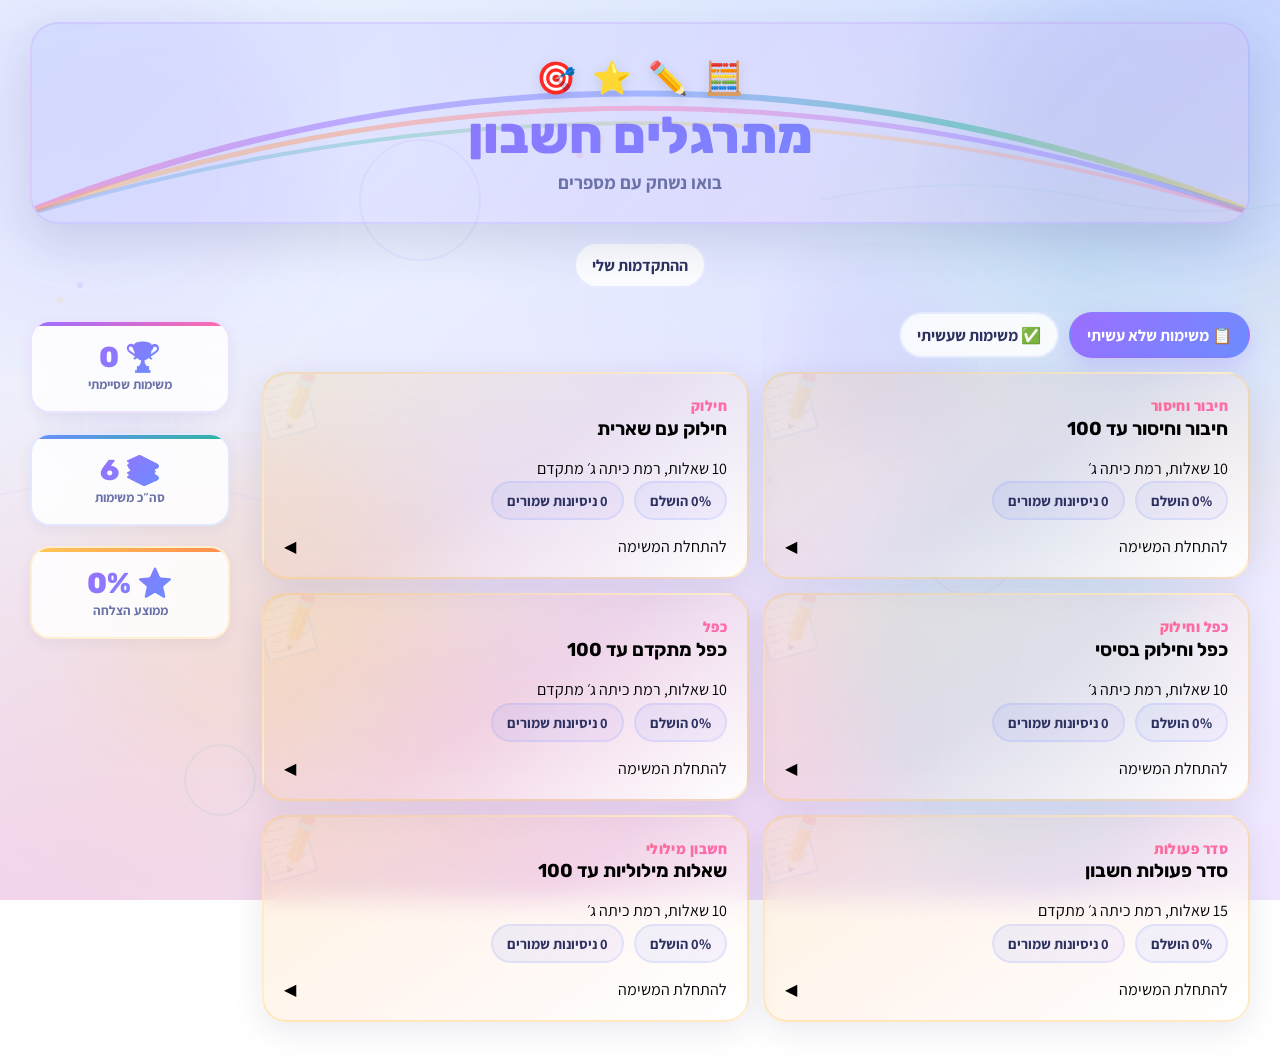
==== commit 5f0269aa: "design" ====
--- a/docs/index.html
+++ b/docs/index.html
@@ -11,20 +11,41 @@
   <link rel="stylesheet" href="styles.css">
 </head>
 <body>
+  <svg class="bg-shapes" aria-hidden="true" xmlns="http://www.w3.org/2000/svg" viewBox="0 0 1440 900" preserveAspectRatio="xMidYMid slice">
+    <defs>
+      <filter id="bg-blur"><feGaussianBlur stdDeviation="40"/></filter>
+      <filter id="bg-blur-sm"><feGaussianBlur stdDeviation="25"/></filter>
+    </defs>
+    <!-- large soft blobs -->
+    <ellipse cx="180" cy="160" rx="200" ry="180" fill="rgba(156,110,255,0.09)" filter="url(#bg-blur)"/>
+    <ellipse cx="1260" cy="120" rx="220" ry="160" fill="rgba(108,141,255,0.10)" filter="url(#bg-blur)"/>
+    <ellipse cx="720" cy="750" rx="260" ry="180" fill="rgba(255,107,175,0.08)" filter="url(#bg-blur)"/>
+    <ellipse cx="1100" cy="680" rx="180" ry="200" fill="rgba(47,181,159,0.08)" filter="url(#bg-blur)"/>
+    <ellipse cx="350" cy="600" rx="170" ry="140" fill="rgba(255,200,87,0.09)" filter="url(#bg-blur)"/>
+    <!-- medium accents -->
+    <circle cx="950" cy="350" r="90" fill="rgba(156,110,255,0.06)" filter="url(#bg-blur-sm)"/>
+    <circle cx="200" cy="420" r="70" fill="rgba(108,141,255,0.07)" filter="url(#bg-blur-sm)"/>
+    <circle cx="1300" cy="480" r="80" fill="rgba(255,200,87,0.07)" filter="url(#bg-blur-sm)"/>
+    <!-- subtle rings -->
+    <circle cx="500" cy="200" r="60" fill="none" stroke="rgba(156,110,255,0.08)" stroke-width="2"/>
+    <circle cx="1050" cy="550" r="45" fill="none" stroke="rgba(255,107,175,0.07)" stroke-width="2"/>
+    <circle cx="300" cy="780" r="35" fill="none" stroke="rgba(47,181,159,0.08)" stroke-width="2"/>
+    <!-- tiny dots cluster -->
+    <circle cx="680" cy="140" r="4" fill="rgba(255,200,87,0.18)"/>
+    <circle cx="705" cy="125" r="3" fill="rgba(156,110,255,0.16)"/>
+    <circle cx="660" cy="155" r="3.5" fill="rgba(255,107,175,0.14)"/>
+    <circle cx="850" cy="480" r="3" fill="rgba(108,141,255,0.16)"/>
+    <circle cx="870" cy="465" r="4" fill="rgba(47,181,159,0.14)"/>
+    <circle cx="140" cy="300" r="3.5" fill="rgba(255,200,87,0.15)"/>
+    <circle cx="160" cy="285" r="3" fill="rgba(156,110,255,0.14)"/>
+    <!-- soft diamond -->
+    <polygon points="1350,260 1380,300 1350,340 1320,300" fill="rgba(255,200,87,0.06)" filter="url(#bg-blur-sm)"/>
+    <!-- wavy line accents -->
+    <path d="M60,500 Q200,460 340,500 T620,500" fill="none" stroke="rgba(156,110,255,0.05)" stroke-width="2"/>
+    <path d="M900,200 Q1040,170 1180,200 T1440,180" fill="none" stroke="rgba(47,181,159,0.05)" stroke-width="2"/>
+  </svg>
+
   <div class="app-shell">
-    <div class="deco deco-circle-1" aria-hidden="true"></div>
-    <div class="deco deco-circle-2" aria-hidden="true"></div>
-    <div class="deco deco-circle-3" aria-hidden="true"></div>
-    <div class="deco deco-dots" aria-hidden="true">
-      <svg width="80" height="80" viewBox="0 0 80 80"><circle cx="10" cy="10" r="4" fill="rgba(156,110,255,0.15)"/><circle cx="40" cy="10" r="3" fill="rgba(108,141,255,0.15)"/><circle cx="70" cy="10" r="4" fill="rgba(255,107,175,0.12)"/><circle cx="10" cy="40" r="3" fill="rgba(255,200,87,0.15)"/><circle cx="40" cy="40" r="4" fill="rgba(47,181,159,0.12)"/><circle cx="70" cy="40" r="3" fill="rgba(156,110,255,0.12)"/><circle cx="10" cy="70" r="4" fill="rgba(108,141,255,0.12)"/><circle cx="40" cy="70" r="3" fill="rgba(255,107,175,0.15)"/><circle cx="70" cy="70" r="4" fill="rgba(255,200,87,0.12)"/></svg>
-    </div>
-    <div class="deco deco-ring" aria-hidden="true">
-      <svg width="100" height="100" viewBox="0 0 100 100"><circle cx="50" cy="50" r="40" fill="none" stroke="rgba(156,110,255,0.1)" stroke-width="3"/><circle cx="50" cy="50" r="25" fill="none" stroke="rgba(108,141,255,0.08)" stroke-width="2"/></svg>
-    </div>
-    <div class="deco deco-star" aria-hidden="true">
-      <svg width="60" height="60" viewBox="0 0 60 60"><polygon points="30,4 36,22 55,22 40,33 46,52 30,40 14,52 20,33 5,22 24,22" fill="rgba(255,200,87,0.12)"/></svg>
-    </div>
-
     <header class="site-header">
       <div class="header-banner" id="homeShortcut" role="button" tabindex="0">
         <svg class="header-rainbow" viewBox="0 0 800 200" preserveAspectRatio="none" aria-hidden="true">
--- a/docs/styles.css
+++ b/docs/styles.css
@@ -120,91 +120,13 @@
   padding: 22px 0 38px;
 }
 
-.app-shell::before,
-.app-shell::after {
-  content: "";
+.bg-shapes {
   position: fixed;
-  border-radius: 50%;
+  inset: 0;
+  width: 100%;
+  height: 100%;
+  z-index: -1;
   pointer-events: none;
-  z-index: -1;
-}
-
-.app-shell::before {
-  width: 300px;
-  height: 300px;
-  top: 10%;
-  left: -80px;
-  background: radial-gradient(circle, rgba(156, 110, 255, 0.12), transparent 70%);
-  animation: float-slow 8s ease-in-out infinite;
-}
-
-.app-shell::after {
-  width: 220px;
-  height: 220px;
-  bottom: 15%;
-  right: -60px;
-  background: radial-gradient(circle, rgba(255, 107, 175, 0.12), transparent 70%);
-  animation: float-delayed 7s ease-in-out infinite;
-}
-
-.deco {
-  position: fixed;
-  pointer-events: none;
-  z-index: -1;
-}
-
-.deco-circle-1 {
-  width: 180px;
-  height: 180px;
-  border-radius: 50%;
-  top: 25%;
-  right: 3%;
-  background: radial-gradient(circle, rgba(255, 200, 87, 0.1), transparent 70%);
-  border: 2px solid rgba(255, 200, 87, 0.06);
-  animation: float-slow 10s ease-in-out infinite;
-}
-
-.deco-circle-2 {
-  width: 120px;
-  height: 120px;
-  border-radius: 50%;
-  top: 55%;
-  left: 2%;
-  background: radial-gradient(circle, rgba(47, 181, 159, 0.1), transparent 70%);
-  border: 2px solid rgba(47, 181, 159, 0.06);
-  animation: float-delayed 9s ease-in-out infinite;
-}
-
-.deco-circle-3 {
-  width: 90px;
-  height: 90px;
-  border-radius: 50%;
-  bottom: 8%;
-  right: 8%;
-  background: radial-gradient(circle, rgba(156, 110, 255, 0.08), transparent 70%);
-  border: 2px solid rgba(156, 110, 255, 0.05);
-  animation: float-slow 7s ease-in-out 1s infinite;
-}
-
-.deco-dots {
-  top: 35%;
-  left: 5%;
-  opacity: 0.7;
-  animation: float-slow 12s ease-in-out infinite;
-}
-
-.deco-ring {
-  bottom: 20%;
-  right: 4%;
-  opacity: 0.6;
-  animation: float-delayed 11s ease-in-out infinite;
-}
-
-.deco-star {
-  top: 18%;
-  left: 8%;
-  opacity: 0.7;
-  animation: wiggle 4s ease-in-out infinite, float-slow 8s ease-in-out infinite;
 }
 
 .site-header {
@@ -1130,9 +1052,7 @@
 }
 
 @media (max-width: 720px) {
-  .deco,
-  .app-shell::before,
-  .app-shell::after {
+  .bg-shapes {
     display: none;
   }
 
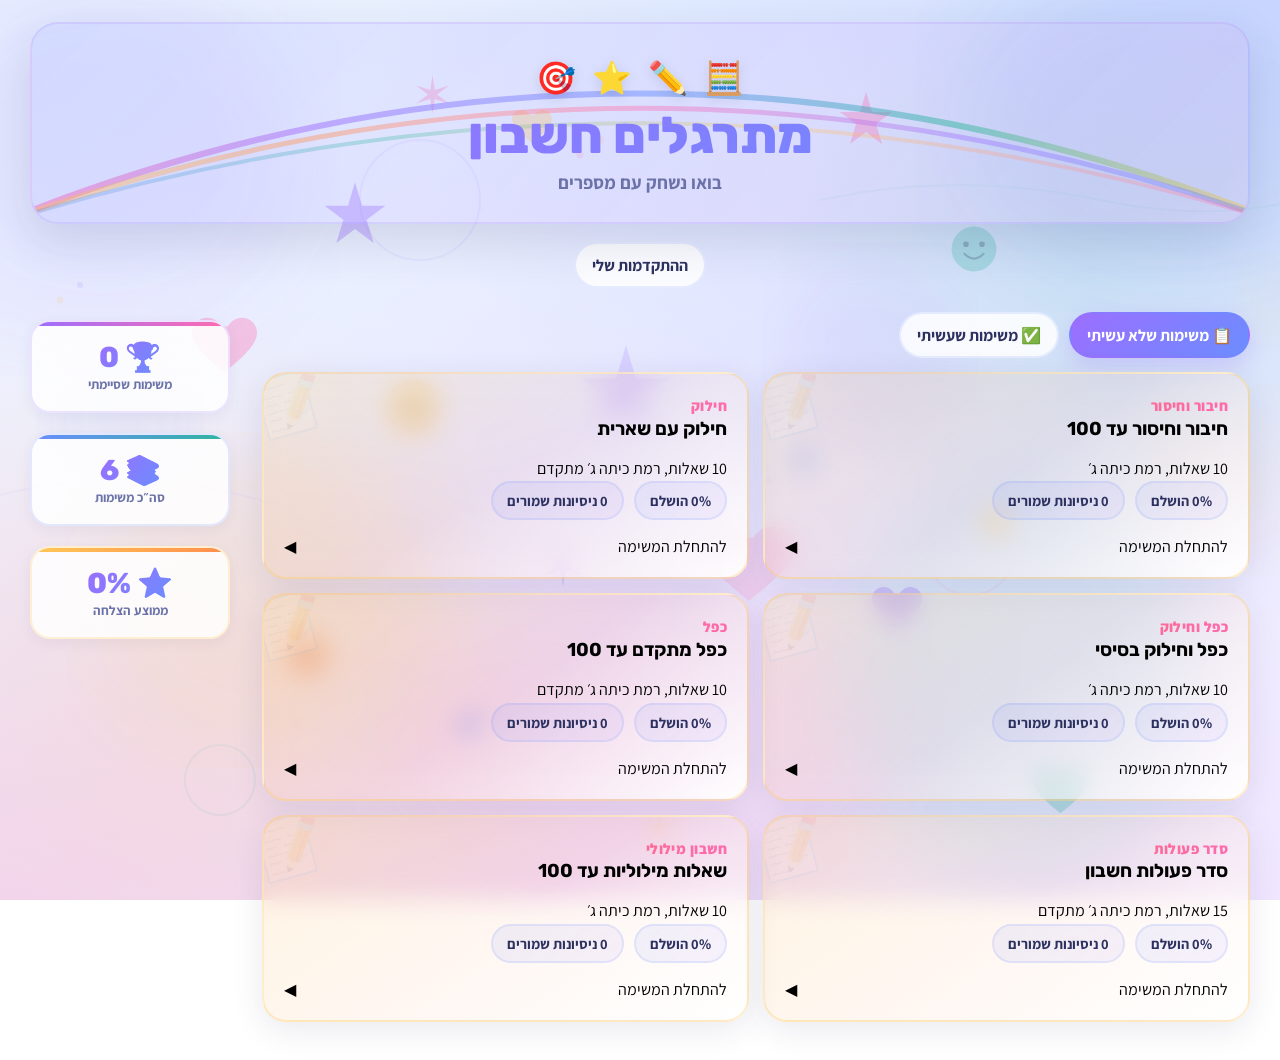
==== commit e4b3315e: "animations" ====
--- a/docs/index.html
+++ b/docs/index.html
@@ -44,6 +44,31 @@
     <path d="M60,500 Q200,460 340,500 T620,500" fill="none" stroke="rgba(156,110,255,0.05)" stroke-width="2"/>
     <path d="M900,200 Q1040,170 1180,200 T1440,180" fill="none" stroke="rgba(47,181,159,0.05)" stroke-width="2"/>
   </svg>
+
+  <div class="floating-deco" aria-hidden="true">
+    <!-- stars -->
+    <svg class="fdeco" style="top:20%;left:25%;--dur:13s;--delay:0s;--drift:40px;--rot:360deg" width="70" height="70" viewBox="0 0 60 60"><polygon points="30,2 36,22 56,22 40,34 46,54 30,42 14,54 20,34 4,22 24,22" fill="var(--purple)" opacity=".35"/></svg>
+    <svg class="fdeco" style="top:55%;right:20%;--dur:16s;--delay:3s;--drift:35px;--rot:-360deg" width="55" height="55" viewBox="0 0 60 60"><polygon points="30,2 36,22 56,22 40,34 46,54 30,42 14,54 20,34 4,22 24,22" fill="var(--gold)" opacity=".30"/></svg>
+    <svg class="fdeco" style="top:78%;left:35%;--dur:11s;--delay:7s;--drift:30px;--rot:360deg" width="45" height="45" viewBox="0 0 60 60"><polygon points="30,2 36,22 56,22 40,34 46,54 30,42 14,54 20,34 4,22 24,22" fill="var(--sky)" opacity=".28"/></svg>
+    <svg class="fdeco" style="top:10%;right:30%;--dur:14s;--delay:5s;--drift:45px;--rot:-360deg" width="60" height="60" viewBox="0 0 60 60"><polygon points="30,2 36,22 56,22 40,34 46,54 30,42 14,54 20,34 4,22 24,22" fill="var(--pink)" opacity=".32"/></svg>
+    <!-- hearts -->
+    <svg class="fdeco" style="top:35%;left:15%;--dur:15s;--delay:1s;--drift:38px;--rot:-360deg" width="65" height="65" viewBox="0 0 60 55"><path d="M30 50 C12 36 0 24 0 14 0 6 6 0 14 0c5 0 10 3 13 8h6C36 3 41 0 46 0c8 0 14 6 14 14 0 10-12 22-30 36z" fill="var(--pink)" opacity=".33"/></svg>
+    <svg class="fdeco" style="top:65%;right:28%;--dur:12s;--delay:4s;--drift:42px;--rot:360deg" width="50" height="50" viewBox="0 0 60 55"><path d="M30 50 C12 36 0 24 0 14 0 6 6 0 14 0c5 0 10 3 13 8h6C36 3 41 0 46 0c8 0 14 6 14 14 0 10-12 22-30 36z" fill="var(--purple)" opacity=".28"/></svg>
+    <svg class="fdeco" style="top:12%;left:40%;--dur:17s;--delay:6s;--drift:35px;--rot:360deg" width="40" height="40" viewBox="0 0 60 55"><path d="M30 50 C12 36 0 24 0 14 0 6 6 0 14 0c5 0 10 3 13 8h6C36 3 41 0 46 0c8 0 14 6 14 14 0 10-12 22-30 36z" fill="var(--gold)" opacity=".30"/></svg>
+    <svg class="fdeco" style="top:85%;right:15%;--dur:14s;--delay:2.5s;--drift:32px;--rot:-360deg" width="55" height="55" viewBox="0 0 60 55"><path d="M30 50 C12 36 0 24 0 14 0 6 6 0 14 0c5 0 10 3 13 8h6C36 3 41 0 46 0c8 0 14 6 14 14 0 10-12 22-30 36z" fill="var(--teal)" opacity=".25"/></svg>
+    <!-- smileys -->
+    <svg class="fdeco" style="top:42%;left:30%;--dur:14s;--delay:2s;--drift:36px;--rot:-360deg" width="60" height="60" viewBox="0 0 60 60"><circle cx="30" cy="30" r="28" fill="var(--gold)" opacity=".30"/><circle cx="20" cy="24" r="3.5" fill="var(--text)" opacity=".30"/><circle cx="40" cy="24" r="3.5" fill="var(--text)" opacity=".30"/><path d="M18 36 Q30 48 42 36" fill="none" stroke="var(--text)" stroke-width="2.5" stroke-linecap="round" opacity=".28"/></svg>
+    <svg class="fdeco" style="top:70%;left:22%;--dur:11s;--delay:5.5s;--drift:30px;--rot:360deg" width="50" height="50" viewBox="0 0 60 60"><circle cx="30" cy="30" r="28" fill="var(--orange)" opacity=".28"/><circle cx="20" cy="24" r="3.5" fill="var(--text)" opacity=".28"/><circle cx="40" cy="24" r="3.5" fill="var(--text)" opacity=".28"/><path d="M18 36 Q30 48 42 36" fill="none" stroke="var(--text)" stroke-width="2.5" stroke-linecap="round" opacity=".26"/></svg>
+    <svg class="fdeco" style="top:25%;right:22%;--dur:16s;--delay:8s;--drift:40px;--rot:-360deg" width="48" height="48" viewBox="0 0 60 60"><circle cx="30" cy="30" r="28" fill="var(--teal)" opacity=".25"/><circle cx="20" cy="24" r="3.5" fill="var(--text)" opacity=".26"/><circle cx="40" cy="24" r="3.5" fill="var(--text)" opacity=".26"/><path d="M18 36 Q30 48 42 36" fill="none" stroke="var(--text)" stroke-width="2.5" stroke-linecap="round" opacity=".24"/></svg>
+    <!-- sparkle bursts -->
+    <svg class="fdeco" style="top:48%;right:35%;--dur:10s;--delay:1.5s;--drift:38px;--rot:360deg" width="55" height="55" viewBox="0 0 60 60"><path d="M30 4 L33 24 L52 18 L36 30 L52 42 L33 36 L30 56 L27 36 L8 42 L24 30 L8 18 L27 24Z" fill="var(--sky)" opacity=".30"/></svg>
+    <svg class="fdeco" style="top:8%;left:32%;--dur:13s;--delay:4.5s;--drift:34px;--rot:-360deg" width="45" height="45" viewBox="0 0 60 60"><path d="M30 4 L33 24 L52 18 L36 30 L52 42 L33 36 L30 56 L27 36 L8 42 L24 30 L8 18 L27 24Z" fill="var(--pink)" opacity=".28"/></svg>
+    <svg class="fdeco" style="top:60%;left:42%;--dur:15s;--delay:6.5s;--drift:42px;--rot:360deg" width="50" height="50" viewBox="0 0 60 60"><path d="M30 4 L33 24 L52 18 L36 30 L52 42 L33 36 L30 56 L27 36 L8 42 L24 30 L8 18 L27 24Z" fill="var(--purple)" opacity=".25"/></svg>
+    <svg class="fdeco" style="top:90%;left:50%;--dur:12s;--delay:3.5s;--drift:36px;--rot:360deg" width="40" height="40" viewBox="0 0 60 60"><path d="M30 4 L33 24 L52 18 L36 30 L52 42 L33 36 L30 56 L27 36 L8 42 L24 30 L8 18 L27 24Z" fill="var(--gold)" opacity=".32"/></svg>
+    <!-- extra large center shapes -->
+    <svg class="fdeco" style="top:38%;left:45%;--dur:18s;--delay:0.5s;--drift:50px;--rot:360deg" width="100" height="100" viewBox="0 0 60 60"><polygon points="30,2 36,22 56,22 40,34 46,54 30,42 14,54 20,34 4,22 24,22" fill="var(--purple)" opacity=".18"/></svg>
+    <svg class="fdeco" style="top:58%;left:55%;--dur:19s;--delay:9s;--drift:44px;--rot:-360deg" width="90" height="90" viewBox="0 0 60 55"><path d="M30 50 C12 36 0 24 0 14 0 6 6 0 14 0c5 0 10 3 13 8h6C36 3 41 0 46 0c8 0 14 6 14 14 0 10-12 22-30 36z" fill="var(--pink)" opacity=".16"/></svg>
+  </div>
 
   <div class="app-shell">
     <header class="site-header">
--- a/docs/styles.css
+++ b/docs/styles.css
@@ -129,6 +129,41 @@
   pointer-events: none;
 }
 
+/* floating SVG decorations */
+@keyframes fdeco-float {
+  0%   { transform: translateY(0) translateX(0) rotate(0deg) scale(1); }
+  20%  { transform: translateY(calc(var(--drift) * -0.7)) translateX(calc(var(--drift) * 0.4)) rotate(calc(var(--rot) * 0.25)) scale(1.15); }
+  50%  { transform: translateY(calc(var(--drift) * -1)) translateX(calc(var(--drift) * -0.3)) rotate(calc(var(--rot) * 0.5)) scale(0.85); }
+  75%  { transform: translateY(calc(var(--drift) * -0.4)) translateX(calc(var(--drift) * 0.5)) rotate(calc(var(--rot) * 0.8)) scale(1.1); }
+  100% { transform: translateY(0) translateX(0) rotate(var(--rot)) scale(1); }
+}
+
+@keyframes fdeco-hue {
+  0%   { filter: hue-rotate(0deg) drop-shadow(0 0 4px rgba(156,110,255,0.2)); }
+  25%  { filter: hue-rotate(60deg) drop-shadow(0 0 10px rgba(255,107,175,0.25)); }
+  50%  { filter: hue-rotate(-40deg) drop-shadow(0 0 6px rgba(108,141,255,0.2)); }
+  75%  { filter: hue-rotate(80deg) drop-shadow(0 0 12px rgba(255,200,87,0.25)); }
+  100% { filter: hue-rotate(0deg) drop-shadow(0 0 4px rgba(156,110,255,0.2)); }
+}
+
+.floating-deco {
+  position: fixed;
+  inset: 0;
+  width: 100%;
+  height: 100%;
+  z-index: 0;
+  pointer-events: none;
+  overflow: hidden;
+}
+
+.fdeco {
+  position: absolute;
+  animation:
+    fdeco-float var(--dur, 12s) ease-in-out var(--delay, 0s) infinite,
+    fdeco-hue calc(var(--dur, 12s) * 1.3) ease-in-out var(--delay, 0s) infinite;
+  will-change: transform, filter;
+}
+
 .site-header {
   display: flex;
   flex-direction: column;
@@ -1052,7 +1087,8 @@
 }
 
 @media (max-width: 720px) {
-  .bg-shapes {
+  .bg-shapes,
+  .floating-deco {
     display: none;
   }
 
